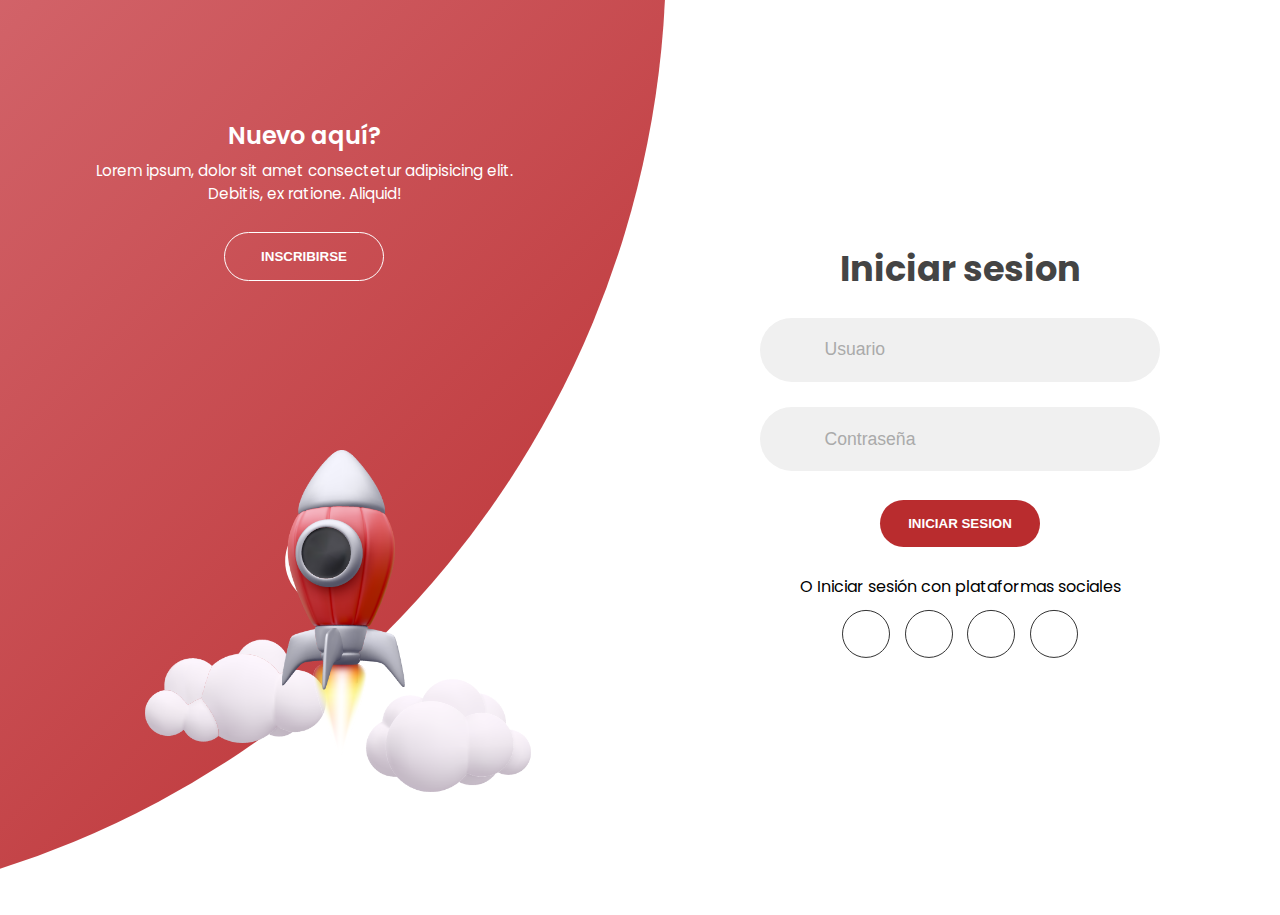
==== 03-Login_Register/index.html @ 8785c452 "avance componente 3" ====
<!DOCTYPE html>
<html lang="es">
  <head>
    <meta charset="UTF-8" />
    <meta http-equiv="X-UA-Compatible" content="IE=edge" />
    <meta name="viewport" content="width=device-width, initial-scale=1.0" />
    <title>Login | Registro</title>

    <link rel="stylesheet" href="https://cdnjs.cloudflare.com/ajax/libs/font-awesome/6.2.1/css/all.min.css" integrity="sha512-MV7K8+y+gLIBoVD59lQIYicR65iaqukzvf/nwasF0nqhPay5w/9lJmVM2hMDcnK1OnMGCdVK+iQrJ7lzPJQd1w==" crossorigin="anonymous" referrerpolicy="no-referrer" />
    <link rel="stylesheet" href="css/app.css" />
  </head>

  <body>

    <div class="forms">
      <div class="forms__container">
        <form action="#" class="forms__content login">
          <h2 class="forms__title">Iniciar sesion</h2>
          <div class="forms__inputs">
            <label class="forms__label" for="username">
              <i class="fas fa-user forms__label-icon"></i>
            </label>
            <input type="text" id="username" class="forms__input" placeholder="Usuario" />
          </div>

          <div class="forms__inputs">
            <label class="forms__label" for="password">
              <i class="fas fa-lock forms__label-icon"></i>
            </label>
            <input type="password" id="password" class="forms__input" placeholder="Contraseña" />
          </div>

          <input type="submit" value="Iniciar Sesion" class="forms__btn" />

          <p class="forms__description">O Iniciar sesión con plataformas sociales</p>
          <div class="forms__socials">
            <a href="#" class="forms__icon">
              <i class="fab fa-facebook-f"></i>
            </a>
            <a href="#" class="forms__icon">
              <i class="fab fa-twitter"></i>
            </a>
            <a href="#" class="forms__icon">
              <i class="fab fa-google"></i>
            </a>
            <a href="#" class="forms__icon">
              <i class="fab fa-linkedin-in"></i>
            </a>
          </div>
        </form>  <!-- Fin Login -->

        <form action="#" class="forms__content register">
          <h2 class="forms__title">Inscribirse</h2>
          <div class="forms__inputs">
            <label class="forms__label" for="username">
              <i class="fas fa-user forms__label-icon"></i>
            </label>
            <input type="text" id="username" class="forms__input" placeholder="Usuario" />
          </div>

          <div class="forms__inputs">
            <label class="forms__label" for="email">
              <i class="fas fa-envelope forms__label-icon"></i>
            </label>
            <input type="email" id="email" class="forms__input" placeholder="Email" />
          </div>

          <div class="forms__inputs">
            <label class="forms__label" for="password">
              <i class="fas fa-lock forms__label-icon"></i>
            </label>
            <input type="password" id="password" class="forms__input" placeholder="Contraseña" />
          </div>
          <input type="submit" class="forms__btn" value="Registrarse" />

          <p class="forms__description">O Regístrese con las plataformas sociales</p>

          <div class="forms__socials">
            <a href="#" class="forms__icon">
              <i class="fab fa-facebook-f"></i>
            </a>
            <a href="#" class="forms__icon">
              <i class="fab fa-twitter"></i>
            </a>
            <a href="#" class="forms__icon">
              <i class="fab fa-google"></i>
            </a>
            <a href="#" class="forms__icon">
              <i class="fab fa-linkedin-in"></i>
            </a>
          </div>
        </form> <!-- Fin Registro -->
      </div>
    </div>

    <div class="panels">
      <div class="panels__container left">
        <div class="panels__content">
          <h3 class="panels__title">Nuevo aquí?</h3>
          <p class="panels__description">
            Lorem ipsum, dolor sit amet consectetur adipisicing elit. Debitis,
            ex ratione. Aliquid!
          </p>
          <button class="panels__btn" id="register">Inscribirse</button>
        </div>
        <img src="img/cohete1.svg" class="panels__img" alt="" id="cohete" />
      </div><!-- Fin Panel Principal -->

      <div class="panels__container right">
        <div class="panels__content">
          <h3 class="panels__title">Uno de nosotros</h3>
          <p class="panels__description">
            Lorem ipsum dolor sit amet consectetur adipisicing elit. Nostrum
            laboriosam ad deleniti.
          </p>
          <button class="panels__btn" id="login">Iniciar sesión</button>
        </div>
        <img src="img/esfera.svg" class="panels__img" alt="" />
      </div>
    </div>

    <script src="./app.js"></script>
  </body>
</html>
---- 03-Login_Register/css/app.css ----
@import url("https://fonts.googleapis.com/css2?family=Poppins:wght@200;300;400;500;600;700;800&display=swap");
* {
  margin: 0;
  padding: 0;
  box-sizing: border-box;
}

body {
  position: relative;
  width: 100%;
  font-family: "Poppins", sans-serif;
  background-color: #fff;
  min-height: 100vh;
  overflow: hidden;
}
body::before {
  content: "";
  position: absolute;
  width: 120rem;
  height: 120rem;
  top: -5%;
  right: 48%;
  border-radius: 50%;
  transform: translateY(-50%);
  background-image: linear-gradient(-45deg, #B92C2E 0%, #F5B0BC 100%);
  transition: 1s ease-in-out;
  z-index: 6;
}

.forms {
  position: absolute;
  width: 100%;
  height: 100%;
  top: 0;
  left: 0;
}
.forms__container {
  position: absolute;
  top: 50%;
  transform: translate(-50%, -50%);
  left: 75%;
  width: 50%;
  transition: 1s 0.7s ease-in-out;
  display: grid;
  grid-template-columns: 1fr;
  z-index: 5;
}
.forms__content {
  display: flex;
  align-items: center;
  justify-content: center;
  flex-direction: column;
  padding: 0 5rem;
  transition: all 0.2s 0.7s;
  overflow: hidden;
  grid-column: 1/2;
  grid-row: 1/2;
}
.forms__content.login {
  z-index: 2;
}
.forms__content.register {
  opacity: 0;
  z-index: 1;
}
.forms__title {
  font-size: 2.2rem;
  color: #444;
  margin-bottom: 10px;
}
.forms__inputs {
  max-width: 25rem;
  width: 100%;
  background-color: #f0f0f0;
  margin: 0.8rem 0;
  height: 4rem;
  border-radius: 4rem;
  display: grid;
  grid-template-columns: 15% 85%;
  padding: 0 0.4rem;
  position: relative;
}
.forms__label {
  display: flex;
  justify-content: center;
  align-items: center;
}
.forms__label-icon {
  text-align: center;
  line-height: 4rem;
  color: #acacac;
  transition: 0.5s;
  font-size: 1.1rem;
}
.forms__input {
  background: none;
  outline: none;
  border: none;
  line-height: 1;
  font-weight: 600;
  font-size: 1.1rem;
  color: #333;
}
.forms__input::-moz-placeholder {
  color: #aaa;
  font-weight: 500;
}
.forms__input:-ms-input-placeholder {
  color: #aaa;
  font-weight: 500;
}
.forms__input::placeholder {
  color: #aaa;
  font-weight: 500;
}
.forms__description {
  padding: 0.7rem 0;
  font-size: 1rem;
}
.forms__socials {
  display: flex;
  justify-content: center;
}
.forms__icon {
  height: 3rem;
  width: 3rem;
  display: flex;
  justify-content: center;
  align-items: center;
  margin: 0 0.45rem;
  color: #333;
  border-radius: 50%;
  border: 0.1rem solid #333;
  text-decoration: none;
  font-size: 1.1rem;
  transition: 0.3s;
}
.forms__icon:hover {
  color: #B92C2E;
  border-color: #B92C2E;
}
.forms__btn {
  width: 10rem;
  background-color: #B92C2E;
  border: none;
  outline: none;
  padding: 1rem 0;
  border-radius: 3rem;
  color: #fff;
  text-transform: uppercase;
  font-weight: 600;
  margin: 1rem 0;
  cursor: pointer;
  transition: 0.5s;
}
.forms__btn:hover {
  background-color: #e4282b;
}

.panels {
  position: absolute;
  height: 100%;
  width: 100%;
  top: 0;
  left: 0;
  display: grid;
  grid-template-columns: repeat(2, 1fr);
}
.panels__container {
  display: flex;
  flex-direction: column;
  align-items: flex-end;
  justify-content: space-around;
  text-align: center;
  z-index: 6;
}
.panels__container.left {
  pointer-events: all;
  padding: 3rem 17% 2rem 12%;
}
.panels__container.right {
  pointer-events: none;
  padding: 3rem 12% 2rem 17%;
}
.panels__container.right .panels__img {
  transform: translateX(65rem);
}
.panels__container.right .panels__content {
  transform: translateX(65rem);
}
.panels__content {
  color: #fff;
  transition: transform 0.9s ease-in-out;
  transition-delay: 0.6s;
}
.panels__title {
  font-weight: 600;
  line-height: 1;
  font-size: 1.5rem;
}
.panels__description {
  font-size: 0.95rem;
  padding: 0.7rem 0;
}
.panels__btn {
  width: 10rem;
  background-color: transparent;
  border: 0.1rem #fff solid;
  outline: none;
  padding: 1rem 0;
  border-radius: 4rem;
  color: #fff;
  text-transform: uppercase;
  font-weight: 600;
  margin: 1rem 0;
  cursor: pointer;
  transition: 0.5s;
}
.panels__btn:hover {
  background-color: #e4282b;
}
.panels__img {
  width: 85%;
  transition: transform 1.1s ease-in-out;
  transition-delay: 0.4s;
}/*# sourceMappingURL=app.css.map */
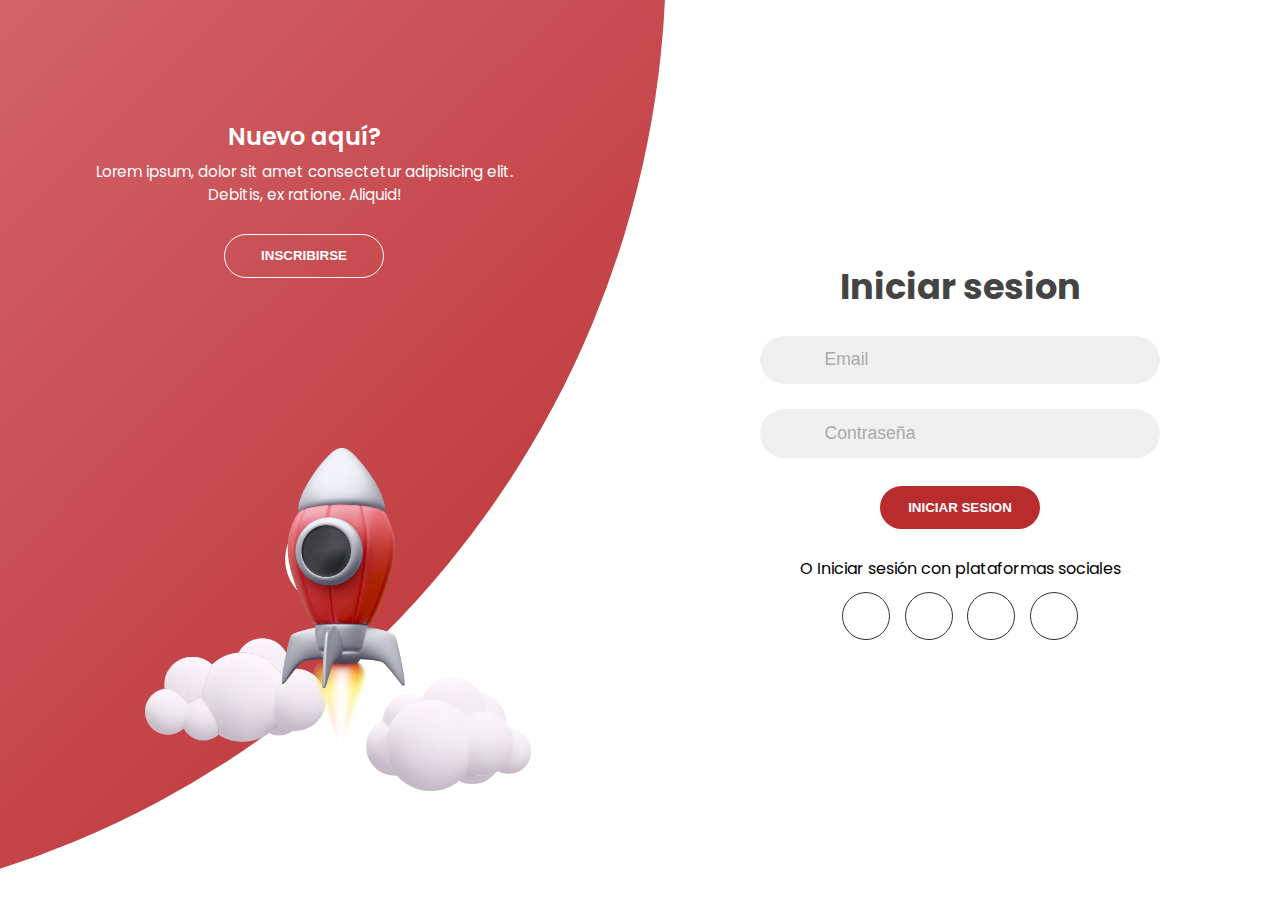
==== commit 866bbcac: "login terminado" ====
--- a/03-Login_Register/index.html
+++ b/03-Login_Register/index.html
@@ -20,7 +20,7 @@
             <label class="forms__label" for="username">
               <i class="fas fa-user forms__label-icon"></i>
             </label>
-            <input type="text" id="username" class="forms__input" placeholder="Usuario" />
+            <input type="text" id="username" class="forms__input" placeholder="Email" />
           </div>
 
           <div class="forms__inputs">
@@ -52,10 +52,10 @@
         <form action="#" class="forms__content register">
           <h2 class="forms__title">Inscribirse</h2>
           <div class="forms__inputs">
-            <label class="forms__label" for="username">
+            <label class="forms__label" for="username2">
               <i class="fas fa-user forms__label-icon"></i>
             </label>
-            <input type="text" id="username" class="forms__input" placeholder="Usuario" />
+            <input type="text" id="username2" class="forms__input" placeholder="Usuario" />
           </div>
 
           <div class="forms__inputs">
@@ -66,10 +66,10 @@
           </div>
 
           <div class="forms__inputs">
-            <label class="forms__label" for="password">
+            <label class="forms__label" for="password2">
               <i class="fas fa-lock forms__label-icon"></i>
             </label>
-            <input type="password" id="password" class="forms__input" placeholder="Contraseña" />
+            <input type="password" id="password2" class="forms__input" placeholder="Contraseña" />
           </div>
           <input type="submit" class="forms__btn" value="Registrarse" />
 
--- a/03-Login_Register/css/app.css
+++ b/03-Login_Register/css/app.css
@@ -23,8 +23,60 @@
   border-radius: 50%;
   transform: translateY(-50%);
   background-image: linear-gradient(-45deg, #B92C2E 0%, #F5B0BC 100%);
-  transition: 1s ease-in-out;
+  transition: transform 1s ease-in-out;
   z-index: 6;
+}
+@media screen and (max-width: 840px) {
+  body::before {
+    width: 80rem;
+    height: 80rem;
+    transform: translateX(-50%);
+    left: 50%;
+    bottom: 70%;
+    right: initial;
+    top: initial;
+  }
+}
+body.register::before {
+  right: 52%;
+  transform: translate(100%, -50%);
+}
+@media screen and (max-width: 840px) {
+  body.register::before {
+    width: 80rem;
+    height: 80rem;
+    transform: translateX(-50%);
+    left: 50%;
+    bottom: 70%;
+    right: initial;
+    top: initial;
+  }
+}
+body.register .login {
+  opacity: 0;
+}
+body.register .register {
+  opacity: 1;
+  transform: translateX(-100%);
+  z-index: 10;
+}
+@media screen and (max-width: 840px) {
+  body.register .register {
+    transform: translate(0%);
+  }
+}
+body.register .left {
+  pointer-events: none;
+  transform: translateX(-65rem);
+}
+body.register .right {
+  pointer-events: all;
+  transform: translate(0, 0);
+}
+@media screen and (max-width: 840px) {
+  body.register .right {
+    transform: translateY(-100%);
+  }
 }
 
 .forms {
@@ -40,10 +92,18 @@
   transform: translate(-50%, -50%);
   left: 75%;
   width: 50%;
-  transition: 1s 0.7s ease-in-out;
+  transition: 0.5s 0.2s ease-in-out;
   display: grid;
   grid-template-columns: 1fr;
   z-index: 5;
+}
+@media screen and (max-width: 840px) {
+  .forms__container {
+    width: 100%;
+    top: 95%;
+    left: 50%;
+    transform: translate(-50%, -100%);
+  }
 }
 .forms__content {
   display: flex;
@@ -56,6 +116,11 @@
   grid-column: 1/2;
   grid-row: 1/2;
 }
+@media screen and (max-width: 840px) {
+  .forms__content {
+    justify-content: flex-start;
+  }
+}
 .forms__content.login {
   z-index: 2;
 }
@@ -73,7 +138,6 @@
   width: 100%;
   background-color: #f0f0f0;
   margin: 0.8rem 0;
-  height: 4rem;
   border-radius: 4rem;
   display: grid;
   grid-template-columns: 15% 85%;
@@ -87,16 +151,14 @@
 }
 .forms__label-icon {
   text-align: center;
-  line-height: 4rem;
   color: #acacac;
-  transition: 0.5s;
   font-size: 1.1rem;
 }
 .forms__input {
   background: none;
   outline: none;
   border: none;
-  line-height: 1;
+  padding: 0.85rem 0;
   font-weight: 600;
   font-size: 1.1rem;
   color: #333;
@@ -133,7 +195,7 @@
   border: 0.1rem solid #333;
   text-decoration: none;
   font-size: 1.1rem;
-  transition: 0.3s;
+  transition: 0.4s;
 }
 .forms__icon:hover {
   color: #B92C2E;
@@ -144,7 +206,7 @@
   background-color: #B92C2E;
   border: none;
   outline: none;
-  padding: 1rem 0;
+  padding: 0.85rem 0;
   border-radius: 3rem;
   color: #fff;
   text-transform: uppercase;
@@ -166,26 +228,38 @@
   display: grid;
   grid-template-columns: repeat(2, 1fr);
 }
+@media screen and (max-width: 840px) {
+  .panels {
+    grid-template-columns: 1fr;
+    grid-template-rows: 1fr 2fr 1fr;
+  }
+}
 .panels__container {
   display: flex;
   flex-direction: column;
   align-items: flex-end;
   justify-content: space-around;
   text-align: center;
+  transition: transform 1s ease-in-out;
   z-index: 6;
+}
+@media screen and (max-width: 840px) {
+  .panels__container {
+    flex-direction: row;
+    justify-content: space-around;
+    align-items: center;
+    padding: 2.5rem 8%;
+    grid-column: 1/2;
+  }
 }
 .panels__container.left {
   pointer-events: all;
   padding: 3rem 17% 2rem 12%;
+  transform: translateX(0);
 }
 .panels__container.right {
   pointer-events: none;
   padding: 3rem 12% 2rem 17%;
-}
-.panels__container.right .panels__img {
-  transform: translateX(65rem);
-}
-.panels__container.right .panels__content {
   transform: translateX(65rem);
 }
 .panels__content {
@@ -207,7 +281,7 @@
   background-color: transparent;
   border: 0.1rem #fff solid;
   outline: none;
-  padding: 1rem 0;
+  padding: 0.85rem 0;
   border-radius: 4rem;
   color: #fff;
   text-transform: uppercase;
@@ -216,6 +290,11 @@
   cursor: pointer;
   transition: 0.5s;
 }
+@media screen and (max-width: 840px) {
+  .panels__btn {
+    border-color: #333;
+  }
+}
 .panels__btn:hover {
   background-color: #e4282b;
 }
@@ -223,4 +302,16 @@
   width: 85%;
   transition: transform 1.1s ease-in-out;
   transition-delay: 0.4s;
+}
+@media screen and (max-width: 840px) {
+  .panels__img {
+    width: 12rem;
+    transition: transform 0.9s ease-in-out;
+    transition-delay: 0.6s;
+  }
+}
+@media screen and (max-width: 600px) {
+  .panels__img {
+    display: none;
+  }
 }/*# sourceMappingURL=app.css.map */